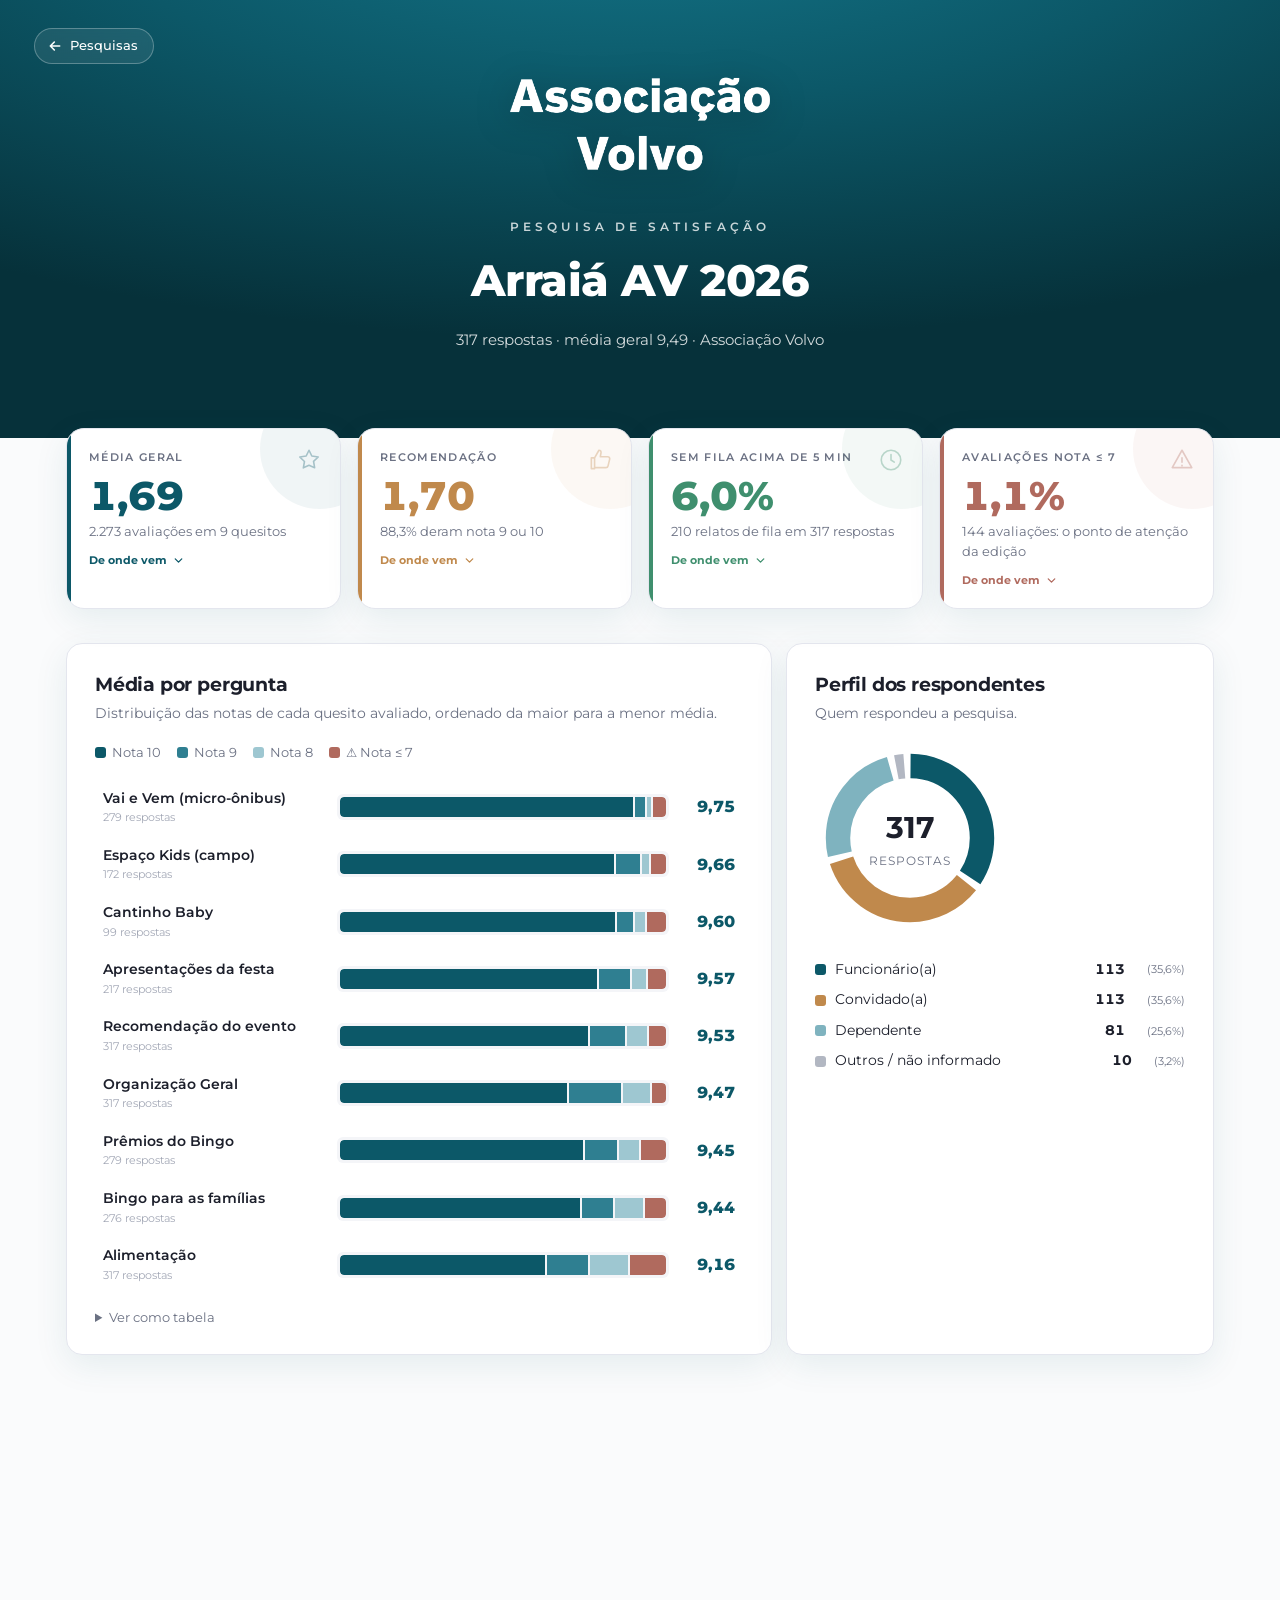
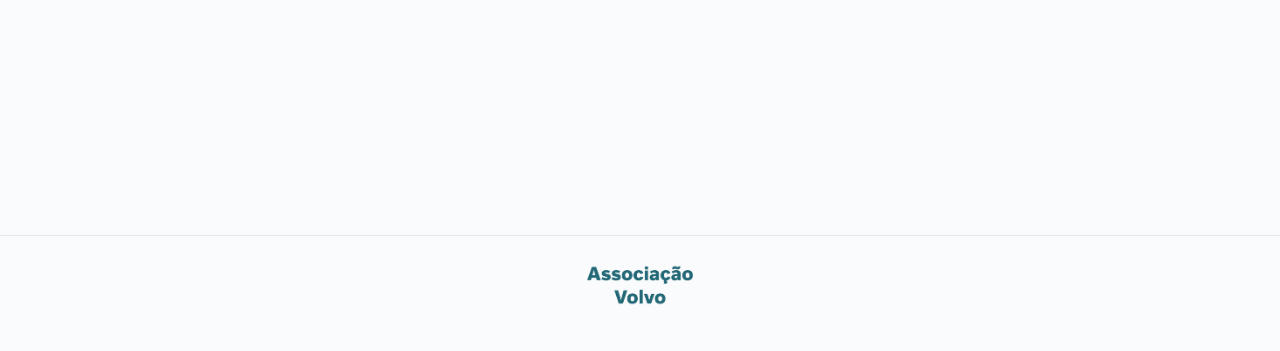
==== eventos/arraia-2026/index.html @ b53aab4d "Adiciona dashboard da pesquisa: Arraia AV 2026 317 respostas, media geral 9,49. Fila foi o ponto cri" ====
<!DOCTYPE html>
<html lang="pt-BR" data-theme="light">
<head>
<meta charset="UTF-8">
<meta name="viewport" content="width=device-width, initial-scale=1.0">
<title>Arraiá AV 2026</title>
<meta name="description" content="Dashboard executivo da pesquisa de satisfação do Arraiá AV 2026 da Associação Volvo.">
<link rel="preconnect" href="https://fonts.googleapis.com">
<link rel="preconnect" href="https://fonts.gstatic.com" crossorigin>
<link href="https://fonts.googleapis.com/css2?family=Montserrat:wght@300;400;500;600;700;800&display=swap" rel="stylesheet">
<link rel="stylesheet" href="../../assets/dashboard.css">
</head>
<body>

<div class="cortina" id="cortina">
  <img src="../../assets/img/logo-branco.png" alt="Associação Volvo">
</div>

<div class="hero">
  <a class="voltar-portal" href="../../" title="Voltar ao portal de pesquisas">
    <svg viewBox="0 0 24 24" stroke-linecap="round" stroke-linejoin="round"><path d="M19 12H5M11 18l-6-6 6-6"/></svg>
    Pesquisas
  </a>
  <div class="wrap">
    <img class="hero-logo" src="../../assets/img/logo-branco.png" alt="Associação Volvo">
    <div class="overline" id="heroOverline">Pesquisa de Satisfação</div>
    <h1 id="heroTitulo">Arraiá AV 2026</h1>
    <p class="sub" id="heroSub"></p>
  </div>
</div>

<main class="wrap">

  <div class="kpis" id="kpis"></div>

  <section>
    <div class="duo">
      <div class="card reveal r1">
        <div class="sec-head">
          <h2>Média por pergunta</h2>
          <p>Distribuição das notas de cada quesito avaliado, ordenado da maior para a menor média.</p>
        </div>
        <div class="legenda">
          <span><i class="chip" style="background:var(--d10)"></i> Nota 10</span>
          <span><i class="chip" style="background:var(--d9)"></i> Nota 9</span>
          <span><i class="chip" style="background:var(--d8)"></i> Nota 8</span>
          <span><i class="chip" style="background:var(--d7)"></i> ⚠ Nota ≤ 7</span>
        </div>
        <div id="perguntas"></div>
        <details class="tabela">
          <summary>Ver como tabela</summary>
          <table id="tabelaPerguntas"></table>
        </details>
      </div>
      <div class="card reveal r2">
        <div class="sec-head">
          <h2>Perfil dos respondentes</h2>
          <p>Quem respondeu a pesquisa.</p>
        </div>
        <div class="donut-flex">
          <div class="donut-box">
            <svg viewBox="0 0 42 42" width="190" height="190" id="donut" role="img" aria-label="Perfil dos respondentes"></svg>
            <div class="donut-centro"><b id="donutTotal"></b><span>respostas</span></div>
          </div>
          <div class="donut-leg" id="donutLeg"></div>
        </div>
      </div>
    </div>
  </section>

  <section>
    <div class="sec-head reveal r1">
      <h2>Prioridades para a próxima edição</h2>
      <p>Os três temas de crítica mais citados nos comentários, com a ação recomendada para cada um.</p>
    </div>
    <div class="prio reveal r2" id="prioridades"></div>
  </section>

  <section>
    <div class="duo">
      <div class="card reveal r1">
        <div class="sec-head">
          <h2>Críticas e sugestões recorrentes</h2>
          <p>Número de comentários que citam cada tema. Clique em um tema para filtrar a caixa de comentários.</p>
        </div>
        <div id="temas"></div>
      </div>
      <div class="card reveal r2">
        <div class="sec-head">
          <h2>Termômetro das notas</h2>
          <p>Leitura executiva da avaliação.</p>
        </div>
        <div id="termometro"></div>
      </div>
    </div>
  </section>

  <section>
    <div class="card reveal r1">
      <div class="sec-head">
        <h2>Todos os comentários</h2>
        <p>Caixa aberta com as respostas de texto da pesquisa, com busca e filtros.</p>
      </div>
      <div class="filtros">
        <input type="search" id="fBusca" placeholder="Buscar nos comentários…" aria-label="Buscar nos comentários">
        <select id="fCampo" aria-label="Filtrar por pergunta"></select>
        <select id="fTema" aria-label="Filtrar por tema"></select>
        <select id="fPerfil" aria-label="Filtrar por perfil"></select>
      </div>
      <div class="contagem" id="fContagem"></div>
      <div class="com-lista" id="comentarios"></div>
      <button class="mais-btn" id="btnMais" type="button">Carregar mais comentários</button>
    </div>
  </section>

</main>

<footer>
  <div class="wrap">
    <img class="footer-logo footer-logo-claro" src="../../assets/img/logo-teal.png" alt="Associação Volvo">
    <img class="footer-logo footer-logo-escuro" src="../../assets/img/logo-branco.png" alt="Associação Volvo">
  </div>
</footer>

<button id="aoTopo" type="button" aria-label="Voltar ao topo" title="Voltar ao topo">
  <svg viewBox="0 0 24 24" stroke-linecap="round" stroke-linejoin="round"><path d="M12 19V5M5 12l7-7 7 7"/></svg>
</button>

<div id="tip" role="tooltip"></div>

<script src="dados.js"></script>
<script src="../../assets/dashboard.js"></script>
</body>
</html>
---- assets/dashboard.css ----
:root {
  color-scheme: light;
  --page: #fafbfc;
  --surface: #ffffff;
  --surface-2: #f4f5f8;
  --ink: #1c1f2b;
  --ink-2: #6b7183;
  --ink-3: #a3a8b6;
  --hairline: #e4e6ee;
  --grid: #edeef3;
  --sombra: 0 10px 34px rgba(12, 88, 104, .09);
  --navy: #0c5868;   /* teal institucional Associação Volvo */
  --navy-2: #157d93;
  --hero-ink: #ffffff;
  /* paleta sóbria, monocromática teal com acentos contidos */
  --s1: #0c5868; /* categórico 1 (teal da marca) */
  --s2: #c0894c; /* categórico 2 (âmbar dessaturado, no lugar do laranja vivo) */
  --s3: #7fb3bf; /* categórico 3 (teal claro) */
  --s-neutro: #b2b7c2;
  --d10: #0c5868; /* distribuição nota 10 */
  --d9:  #2f7f91;
  --d8:  #9ec7d1;
  --d7:  #b06a5e; /* atenção (terracota sóbrio, no lugar do vermelho berrante) */
  --bar: #0c5868;
  --good: #3f8f6e; /* verde-sálvia contido */
}
:root[data-theme="dark"] {
  color-scheme: dark;
  --page: #111214;
  --surface: #1a1b1e;
  --surface-2: #202125;
  --ink: #f4f4f4;
  --ink-2: #c3c2b7;
  --ink-3: #898781;
  --hairline: #33343a;
  --grid: #2c2d31;
  --sombra: 0 10px 34px rgba(0, 0, 0, .35);
  --navy: #083d47;
  --navy-2: #3fa7bd;
  --hero-ink: #ffffff;
  --s1: #2f97ad;
  --s2: #d95926;
  --s3: #8fc4d1;
  --d10: #3fa7bd;
  --d9:  #2f97ad;
  --d8:  #1c6475;
  --d7:  #e66767;
  --bar: #3fa7bd;
  --good: #0ca30c;
}
@media (prefers-color-scheme: dark) {
  :root:not([data-theme="light"]) {
    color-scheme: dark;
    --page: #111214;
    --surface: #1a1b1e;
    --surface-2: #202125;
    --ink: #f4f4f4;
    --ink-2: #c3c2b7;
    --ink-3: #898781;
    --hairline: #33343a;
    --grid: #2c2d31;
    --sombra: 0 10px 34px rgba(0, 0, 0, .35);
    --navy: #083d47;
    --navy-2: #3fa7bd;
    --hero-ink: #ffffff;
    --s1: #2f97ad;
    --s2: #d95926;
    --s3: #8fc4d1;
    --d10: #3fa7bd;
    --d9:  #2f97ad;
    --d8:  #1c6475;
    --d7:  #e66767;
    --bar: #3fa7bd;
    --good: #0ca30c;
  }
}
* { margin: 0; padding: 0; box-sizing: border-box; }
body {
  background: var(--page);
  color: var(--ink);
  font-family: "Montserrat", system-ui, -apple-system, "Segoe UI", sans-serif;
  font-size: 14.5px;
  line-height: 1.6;
}
.wrap { max-width: 1180px; margin: 0 auto; padding: 0 16px; }

/* ---------- cortina de abertura ---------- */
body.cortina-ativa { overflow: hidden; }
.cortina {
  position: fixed; inset: 0; z-index: 9999;
  background: radial-gradient(900px 600px at 50% 40%, #14788c 0%, var(--navy) 50%, #06313a 100%);
  display: flex; align-items: center; justify-content: center;
  clip-path: inset(0 0 0 0);
  transition: clip-path 1.3s cubic-bezier(.76, 0, .24, 1);
}
.cortina.subir { clip-path: inset(0 0 100% 0); }
.cortina.fim { display: none; }
.cortina img {
  width: min(70vw, 560px); height: auto; opacity: 0; transform: scale(1.12);
  animation: cortinaLogo 2.1s cubic-bezier(.4, .05, .2, 1) .2s forwards;
}
@keyframes cortinaLogo {
  0% { opacity: 0; transform: scale(1.14); }
  35% { opacity: 1; }
  100% { opacity: 1; transform: scale(1); }
}

/* ---------- hero ---------- */
.hero {
  position: relative;
  background: radial-gradient(1200px 460px at 50% -120px, #14788c 0%, var(--navy) 48%, #06313a 100%);
  color: var(--hero-ink);
  padding: 72px 0 86px;
  text-align: center;
}
.voltar-portal {
  position: absolute; top: 28px; left: 34px; z-index: 4;
  display: inline-flex; align-items: center; gap: 7px;
  border: 1px solid rgba(255,255,255,.28); background: rgba(255,255,255,.08); color: #fff;
  border-radius: 999px; padding: 7px 15px 7px 12px; font: inherit; font-size: 12.5px; font-weight: 500;
  text-decoration: none; -webkit-backdrop-filter: blur(6px); backdrop-filter: blur(6px);
  transition: background .2s, border-color .2s;
}
.voltar-portal:hover { background: rgba(255,255,255,.18); border-color: rgba(255,255,255,.5); }
.voltar-portal svg { width: 16px; height: 16px; stroke: currentColor; fill: none; stroke-width: 2.4; }
.hero-logo { height: clamp(74px, 11vw, 104px); width: auto; margin-bottom: 34px; filter: drop-shadow(0 6px 18px rgba(0,0,0,.25)); }
.hero .overline { font-size: 12px; font-weight: 600; letter-spacing: .34em; text-transform: uppercase; opacity: .78; margin-bottom: 20px; }
.hero h1 { font-size: clamp(28px, 4.6vw, 44px); font-weight: 800; letter-spacing: -.01em; line-height: 1.12; }
.hero .sub { margin: 22px auto 0; font-size: 15px; font-weight: 400; opacity: .82; max-width: 640px; }

/* ---------- animações ao rolar (entra quando aparece na tela) ---------- */
.reveal { opacity: 0; transform: translateY(30px); transition: opacity 1s cubic-bezier(.22,1,.36,1), transform 1s cubic-bezier(.22,1,.36,1); }
.reveal.visivel { opacity: 1; transform: none; }
.reveal.r2 { transition-delay: .12s; }
.reveal.r3 { transition-delay: .24s; }
.kpi { opacity: 0; transform: translateY(28px); transition: opacity .85s cubic-bezier(.22,1,.36,1), transform .85s cubic-bezier(.22,1,.36,1); }
.kpis.visivel .kpi { opacity: 1; transform: none; transition-delay: calc(.08s + var(--i,0) * .14s); }
/* ---------- seções ---------- */
section { padding: 34px 0 6px; }
.sec-head { margin-bottom: 18px; }
.sec-head h2 { font-size: 19px; font-weight: 700; letter-spacing: -.01em; }
.sec-head p { color: var(--ink-2); font-size: 13.5px; margin-top: 3px; }

.card {
  background: var(--surface);
  border: 1px solid var(--hairline);
  border-radius: 16px;
  padding: 26px 28px;
  box-shadow: var(--sombra);
}

/* ---------- KPIs ---------- */
.kpis { display: grid; grid-template-columns: repeat(auto-fit, minmax(205px, 1fr)); gap: 16px; margin-top: -10px; position: relative; z-index: 5; }
.kpi {
  --acc: var(--navy);
  background: var(--surface); border: 1px solid var(--hairline); border-radius: 18px;
  padding: 20px 22px 18px; box-shadow: var(--sombra); position: relative; overflow: hidden;
}
.kpi::before { content: ""; position: absolute; left: 0; top: 0; bottom: 0; width: 4px; background: var(--acc); }
.kpi::after { content: ""; position: absolute; right: -40px; top: -40px; width: 120px; height: 120px; border-radius: 50%;
  background: var(--acc); opacity: .06; }
.kpi .rotulo { font-size: 11px; font-weight: 600; letter-spacing: .12em; text-transform: uppercase; color: var(--ink-2); }
.kpi .valor { font-size: 40px; font-weight: 800; line-height: 1.12; margin-top: 8px; color: var(--acc); font-variant-numeric: tabular-nums; }
.kpi .apoio { font-size: 12.5px; color: var(--ink-2); margin-top: 3px; position: relative; }
.kpi .ico { position: absolute; top: 18px; right: 18px; width: 26px; height: 26px; opacity: .32; color: var(--acc); }
.kpi .ico svg { width: 100%; height: 100%; stroke: currentColor; fill: none; stroke-width: 1.5; }
.kpi.k-atencao .valor { color: var(--d7); }
.kpi.k-atencao { --acc: var(--d7); }
.kpi { cursor: pointer; transition: box-shadow .2s, transform .2s; }
.kpi:hover { box-shadow: 0 14px 40px rgba(12,88,104,.14); transform: translateY(-3px); }
.kpi .ver-kpi { font-size: 11px; font-weight: 700; color: var(--acc); margin-top: 10px; display: flex; align-items: center; gap: 5px; position: relative; }
.kpi .ver-kpi svg { width: 13px; height: 13px; stroke: currentColor; fill: none; stroke-width: 2.4; transition: transform .25s; }
.kpi.aberto .ver-kpi svg { transform: rotate(180deg); }

/* ---------- grid de 2 colunas ---------- */
.duo { display: grid; grid-template-columns: 1.65fr 1fr; gap: 14px; }
@media (max-width: 900px) { .duo { grid-template-columns: 1fr; } }

/* ---------- distribuição por pergunta ---------- */
.legenda { display: flex; flex-wrap: wrap; gap: 16px; font-size: 12.5px; color: var(--ink-2); margin-bottom: 16px; }
.legenda span { display: inline-flex; align-items: center; gap: 6px; }
.chip { width: 11px; height: 11px; border-radius: 3px; display: inline-block; }
.qrow { display: grid; grid-template-columns: 220px 1fr 52px; gap: 14px; align-items: center; padding: 9px 8px; border-radius: 10px; transition: background .18s; }
.qrow:hover { background: var(--surface-2); }
@media (max-width: 680px) { .qrow { grid-template-columns: 1fr 52px; } .qrow .qbar-wrap { grid-column: 1 / -1; } }
.qrow .qlabel { font-size: 13.5px; font-weight: 600; color: var(--ink); text-align: left; }
.qrow .qlabel small { display: block; color: var(--ink-3); font-size: 11px; font-weight: 400; }
.qbar-wrap { background: var(--surface-2); border-radius: 6px; padding: 3px; }
.qbar { display: flex; height: 20px; border-radius: 4px; overflow: hidden; gap: 2px; background: transparent;
  transform: scaleX(0); transform-origin: left; transition: transform 1.3s cubic-bezier(.22,1,.36,1); }
.reveal.visivel .qbar { transform: scaleX(1); }
.seg { height: 100%; min-width: 2px; cursor: default; transition: filter .15s; }
.seg:hover { filter: brightness(1.12); }
.seg.s10 { background: var(--d10); border-radius: 4px 0 0 4px; }
.seg.s9 { background: var(--d9); }
.seg.s8 { background: var(--d8); }
.seg.s7 { background: var(--d7); border-radius: 0 4px 4px 0; }
.qmedia { font-size: 16px; font-weight: 800; text-align: right; font-variant-numeric: tabular-nums; color: var(--navy); }

/* ---------- donut ---------- */
.donut-flex { display: flex; align-items: center; gap: 26px; flex-wrap: wrap; }
.donut-box { position: relative; width: 190px; height: 190px; flex: 0 0 auto; }
.donut-centro { position: absolute; inset: 0; display: flex; flex-direction: column; align-items: center; justify-content: center; }
.donut-centro b { font-size: 30px; font-weight: 700; }
.donut-centro span { font-size: 11.5px; color: var(--ink-2); letter-spacing: .08em; text-transform: uppercase; }
.donut-leg { flex: 1; min-width: 190px; display: flex; flex-direction: column; gap: 9px; }
.donut-leg .item { display: flex; align-items: center; gap: 9px; font-size: 13.5px; }
.donut-leg .item b { margin-left: auto; font-variant-numeric: tabular-nums; }
.donut-leg .item small { color: var(--ink-2); }

/* ---------- temas (acordeão) ---------- */
.tema-item { border-bottom: 1px solid var(--grid); }
.tema-item:last-child { border-bottom: none; }
.tema-row { display: grid; grid-template-columns: 230px 1fr 30px 18px; gap: 12px; align-items: center; padding: 10px 6px; cursor: pointer; border-radius: 8px; transition: background .15s; }
.tema-row:hover { background: var(--surface-2); }
.tema-item.aberto .tema-row { background: var(--surface-2); }
@media (max-width: 680px) { .tema-row { grid-template-columns: 1fr 30px 18px; } .tema-row .tbar-out { grid-column: 1 / -1; } }
.tema-row .tlabel { font-size: 13.5px; font-weight: 600; }
.tbar-out { height: 16px; background: var(--surface-2); border-radius: 999px; overflow: hidden; }
.tema-item.aberto .tbar-out, .tema-row:hover .tbar-out { background: color-mix(in srgb, var(--navy) 10%, var(--surface)); }
.tbar { height: 100%; background: var(--bar); border-radius: 999px; min-width: 4px; transform: scaleX(0); transform-origin: left; transition: transform 1.1s cubic-bezier(.22,1,.36,1); }
.reveal.visivel .tbar { transform: scaleX(1); }
.tema-row .tn { font-weight: 800; font-size: 13.5px; text-align: right; font-variant-numeric: tabular-nums; color: var(--navy); }
.tema-row .seta { width: 16px; height: 16px; color: var(--ink-3); transition: transform .25s; justify-self: center; }
.tema-item.aberto .tema-row .seta { transform: rotate(180deg); color: var(--navy-2); }
.tema-painel { display: none; }
.tema-item.aberto .tema-painel { display: block; animation: abrePainel .35s cubic-bezier(.22,1,.36,1); }
.tema-painel-in { padding: 4px 6px 14px; }
.tema-painel-in .resumo { font-size: 12px; color: var(--ink-2); margin-bottom: 10px; }
.tema-painel-in .resumo a { color: var(--navy-2); font-weight: 600; cursor: pointer; text-decoration: none; }
.tema-painel-in .resumo a:hover { text-decoration: underline; }
.tema-coment { max-height: 300px; overflow-y: auto; display: flex; flex-direction: column; gap: 7px; padding-right: 4px; }
.tema-coment::-webkit-scrollbar { width: 6px; }
.tema-coment::-webkit-scrollbar-thumb { background: var(--navy-2); border-radius: 999px; }
.tema-coment .tc { font-size: 13px; color: var(--ink); background: var(--surface); border: 1px solid var(--hairline); border-left: 3px solid var(--navy-2); border-radius: 8px; padding: 9px 12px; line-height: 1.45; }
.tema-coment .tc span { display: block; margin-top: 4px; font-size: 10.5px; color: var(--ink-3); text-transform: uppercase; letter-spacing: .04em; }

/* ---------- prioridades (executivo) ---------- */
.prio { display: grid; grid-template-columns: repeat(auto-fit, minmax(255px, 1fr)); gap: 16px; }
.prio .pcard {
  background: var(--surface); border: 1px solid var(--hairline); border-radius: 18px; box-shadow: var(--sombra);
  padding: 22px 22px 20px; position: relative; display: flex; flex-direction: column;
}
.prio .pcard .rank {
  width: 44px; height: 44px; border-radius: 12px; display: flex; align-items: center; justify-content: center;
  font-size: 20px; font-weight: 800; color: #fff; margin-bottom: 16px;
  background: linear-gradient(145deg, var(--navy-2), var(--navy));
}
.prio .pcard.p2 .rank { background: linear-gradient(145deg, #2f8294, #0c5868); }
.prio .pcard.p3 .rank { background: linear-gradient(145deg, #5ba0b0, #2f7f91); }
.prio .pcard .tema { font-size: 16px; font-weight: 800; letter-spacing: -.01em; line-height: 1.25; }
.prio .pcard .mencoes { font-size: 11.5px; font-weight: 600; letter-spacing: .06em; text-transform: uppercase; color: var(--ink-3); margin-top: 3px; }
.prio .pcard .acao-rot { font-size: 10.5px; font-weight: 700; letter-spacing: .12em; text-transform: uppercase; color: var(--navy-2); margin: 15px 0 5px; }
.prio .pcard .acao { font-size: 13.5px; color: var(--ink); line-height: 1.5; font-weight: 500; }
.prio .pcard .cita { margin-top: auto; padding-top: 14px; font-size: 12px; color: var(--ink-2); line-height: 1.5; border-top: 1px solid var(--hairline); margin-top: 16px; }
.prio .pcard .cita::before { content: "\201C"; color: var(--navy-2); font-weight: 800; }

/* ---------- termômetro (limpo) ---------- */
.termo-item { display: flex; flex-wrap: wrap; align-items: center; gap: 14px; padding: 14px 0; border-bottom: 1px solid var(--grid); }
.termo-item:last-child { border-bottom: none; padding-bottom: 0; }
.termo-item:first-child { padding-top: 0; }
.termo-ico { width: 42px; height: 42px; border-radius: 12px; flex: 0 0 auto; display: flex; align-items: center; justify-content: center; }
.termo-ico svg { width: 21px; height: 21px; stroke-width: 2; fill: none; }
.termo-ico.bom { background: color-mix(in srgb, var(--good) 14%, var(--surface)); color: var(--good); }
.termo-ico.baixo { background: color-mix(in srgb, var(--d7) 14%, var(--surface)); color: var(--d7); }
.termo-ico.coment { background: color-mix(in srgb, var(--navy-2) 14%, var(--surface)); color: var(--navy-2); }
.termo-txt { min-width: 0; }
.termo-txt .rot { font-size: 10.5px; font-weight: 700; letter-spacing: .1em; text-transform: uppercase; color: var(--ink-3); }
.termo-txt .nome { font-size: 15px; font-weight: 700; color: var(--ink); line-height: 1.25; margin-top: 2px; }
.termo-txt .det { font-size: 12.5px; color: var(--ink-2); margin-top: 1px; }
.termo-val { margin-left: auto; font-size: 22px; font-weight: 800; color: var(--navy); font-variant-numeric: tabular-nums; flex: 0 0 auto; }

/* prioridade e termômetro clicáveis (abrem painel com a origem dos dados) */
.prio .pcard { cursor: pointer; transition: box-shadow .2s, transform .2s; }
.prio .pcard:hover { box-shadow: 0 14px 40px rgba(12,88,104,.14); transform: translateY(-3px); }
.prio .pcard .ver { margin-top: 14px; font-size: 11.5px; font-weight: 700; color: var(--navy-2); display: flex; align-items: center; gap: 5px; }
.prio .pcard .ver svg { width: 14px; height: 14px; transition: transform .25s; }
.prio .pcard.aberto .ver svg { transform: rotate(180deg); }
.termo-item { cursor: pointer; border-radius: 10px; transition: background .15s; padding-left: 8px; padding-right: 8px; margin: 0 -8px; }
.termo-item:hover { background: var(--surface-2); }
.termo-item .termo-seta { width: 16px; height: 16px; color: var(--ink-3); flex: 0 0 auto; transition: transform .25s; margin-left: 6px; }
.termo-item.aberto .termo-seta { transform: rotate(180deg); color: var(--navy-2); }
.painel-origem { display: none; }
.painel-origem.escancara { display: block; animation: abrePainel .35s cubic-bezier(.22,1,.36,1); }
@keyframes abrePainel { from { opacity: 0; transform: translateY(-8px); } to { opacity: 1; transform: none; } }
.painel-origem-in { padding: 12px 14px; margin-top: 12px; background: var(--surface-2); border-radius: 12px; border: 1px solid var(--hairline); }
.painel-origem-in .po-tit { font-size: 10.5px; font-weight: 700; letter-spacing: .1em; text-transform: uppercase; color: var(--navy-2); margin-bottom: 9px; }
.po-lista { display: flex; flex-direction: column; gap: 6px; max-height: 240px; overflow-y: auto; padding-right: 4px; }
.po-lista::-webkit-scrollbar { width: 6px; }
.po-lista::-webkit-scrollbar-thumb { background: var(--navy-2); border-radius: 999px; }
.po-lista .po-linha { display: flex; justify-content: space-between; gap: 10px; font-size: 12.5px; padding: 5px 0; border-bottom: 1px solid var(--grid); }
.po-lista .po-linha:last-child { border-bottom: none; }
.po-lista .po-linha b { font-variant-numeric: tabular-nums; color: var(--navy); white-space: nowrap; }
.po-lista .po-c { font-size: 12.5px; color: var(--ink); background: var(--surface); border: 1px solid var(--hairline); border-left: 3px solid var(--navy-2); border-radius: 7px; padding: 7px 10px; line-height: 1.4; }
.po-lista .po-c em { display: block; margin-top: 3px; font-size: 10px; color: var(--ink-3); text-transform: uppercase; font-style: normal; letter-spacing: .04em; }

/* ---------- botão voltar ao topo ---------- */
#aoTopo {
  position: fixed; right: 22px; bottom: 22px; z-index: 50;
  width: 46px; height: 46px; border-radius: 50%; border: none; cursor: pointer;
  background: var(--navy); color: #fff; box-shadow: 0 8px 24px rgba(12,88,104,.35);
  display: flex; align-items: center; justify-content: center;
  opacity: 0; transform: translateY(14px); pointer-events: none;
  transition: opacity .3s, transform .3s, background .2s;
}
#aoTopo.mostra { opacity: 1; transform: none; pointer-events: auto; }
#aoTopo:hover { background: var(--navy-2); }
#aoTopo svg { width: 22px; height: 22px; stroke: currentColor; fill: none; stroke-width: 2.4; }

/* ---------- comentários ---------- */
.filtros { display: flex; flex-wrap: wrap; gap: 10px; margin-bottom: 16px; }
.filtros input, .filtros select {
  font: inherit; font-size: 13.5px; color: var(--ink);
  background: var(--surface); border: 1px solid var(--hairline); border-radius: 10px; padding: 9px 13px;
}
.filtros input:focus, .filtros select:focus { outline: none; border-color: var(--navy-2); box-shadow: 0 0 0 3px color-mix(in srgb, var(--navy-2) 16%, transparent); }
.filtros input { flex: 1; min-width: 200px; }
.contagem { font-size: 12.5px; color: var(--ink-2); margin-bottom: 10px; }
.com-lista { max-height: 580px; overflow-y: auto; display: flex; flex-direction: column; gap: 9px; padding-right: 6px; }
.com-lista::-webkit-scrollbar { width: 8px; }
.com-lista::-webkit-scrollbar-thumb { background: var(--navy-2); border-radius: 999px; opacity: .6; }
.com-lista::-webkit-scrollbar-track { background: var(--surface-2); border-radius: 999px; }
.com-item { border: 1px solid var(--hairline); border-left: 3px solid var(--navy-2); border-radius: 10px; padding: 13px 16px; background: var(--surface); box-shadow: 0 1px 3px rgba(12,88,104,.05); transition: box-shadow .18s, transform .18s; }
.com-item:hover { box-shadow: 0 6px 18px rgba(12,88,104,.1); transform: translateX(2px); }
.com-item .texto { font-size: 14px; color: var(--ink); line-height: 1.5; }
.com-item .meta { display: flex; flex-wrap: wrap; gap: 6px; margin-top: 9px; }
.tagz { font-size: 10.5px; font-weight: 600; letter-spacing: .04em; color: var(--navy); background: color-mix(in srgb, var(--navy-2) 12%, var(--surface)); border: 1px solid color-mix(in srgb, var(--navy-2) 25%, transparent); border-radius: 999px; padding: 3px 10px; }
.tagz.tt { color: #fff; background: var(--navy-2); border-color: var(--navy-2); }
.mais-btn { margin-top: 14px; width: 100%; border: none; background: var(--navy); color: #fff; font: inherit; font-size: 13.5px; font-weight: 600; padding: 12px; border-radius: 10px; cursor: pointer; transition: background .2s; }
.mais-btn:hover { background: var(--navy-2); }

/* ---------- tabela acessível ---------- */
details.tabela { margin-top: 14px; }
details.tabela summary { cursor: pointer; font-size: 13px; color: var(--ink-2); }
details.tabela table { width: 100%; border-collapse: collapse; margin-top: 10px; font-size: 13px; }
details.tabela th, details.tabela td { text-align: left; padding: 6px 8px; border-bottom: 1px solid var(--grid); }
details.tabela td.num, details.tabela th.num { text-align: right; font-variant-numeric: tabular-nums; }

/* ---------- tooltip ---------- */
#tip {
  position: fixed; z-index: 99; pointer-events: none; display: none;
  background: var(--ink); color: var(--page);
  font-size: 12.5px; padding: 6px 10px; border-radius: 6px; max-width: 260px;
}

footer { margin-top: 48px; border-top: 1px solid var(--hairline); padding: 28px 0 38px; text-align: center; }
.footer-logo { height: 42px; width: auto; opacity: .9; }
.footer-logo-escuro { display: none; }
:root[data-theme="dark"] .footer-logo-claro { display: none; }
:root[data-theme="dark"] .footer-logo-escuro { display: inline-block; }
@media (prefers-color-scheme: dark) {
  :root:not([data-theme="light"]) .footer-logo-claro { display: none; }
  :root:not([data-theme="light"]) .footer-logo-escuro { display: inline-block; }
}
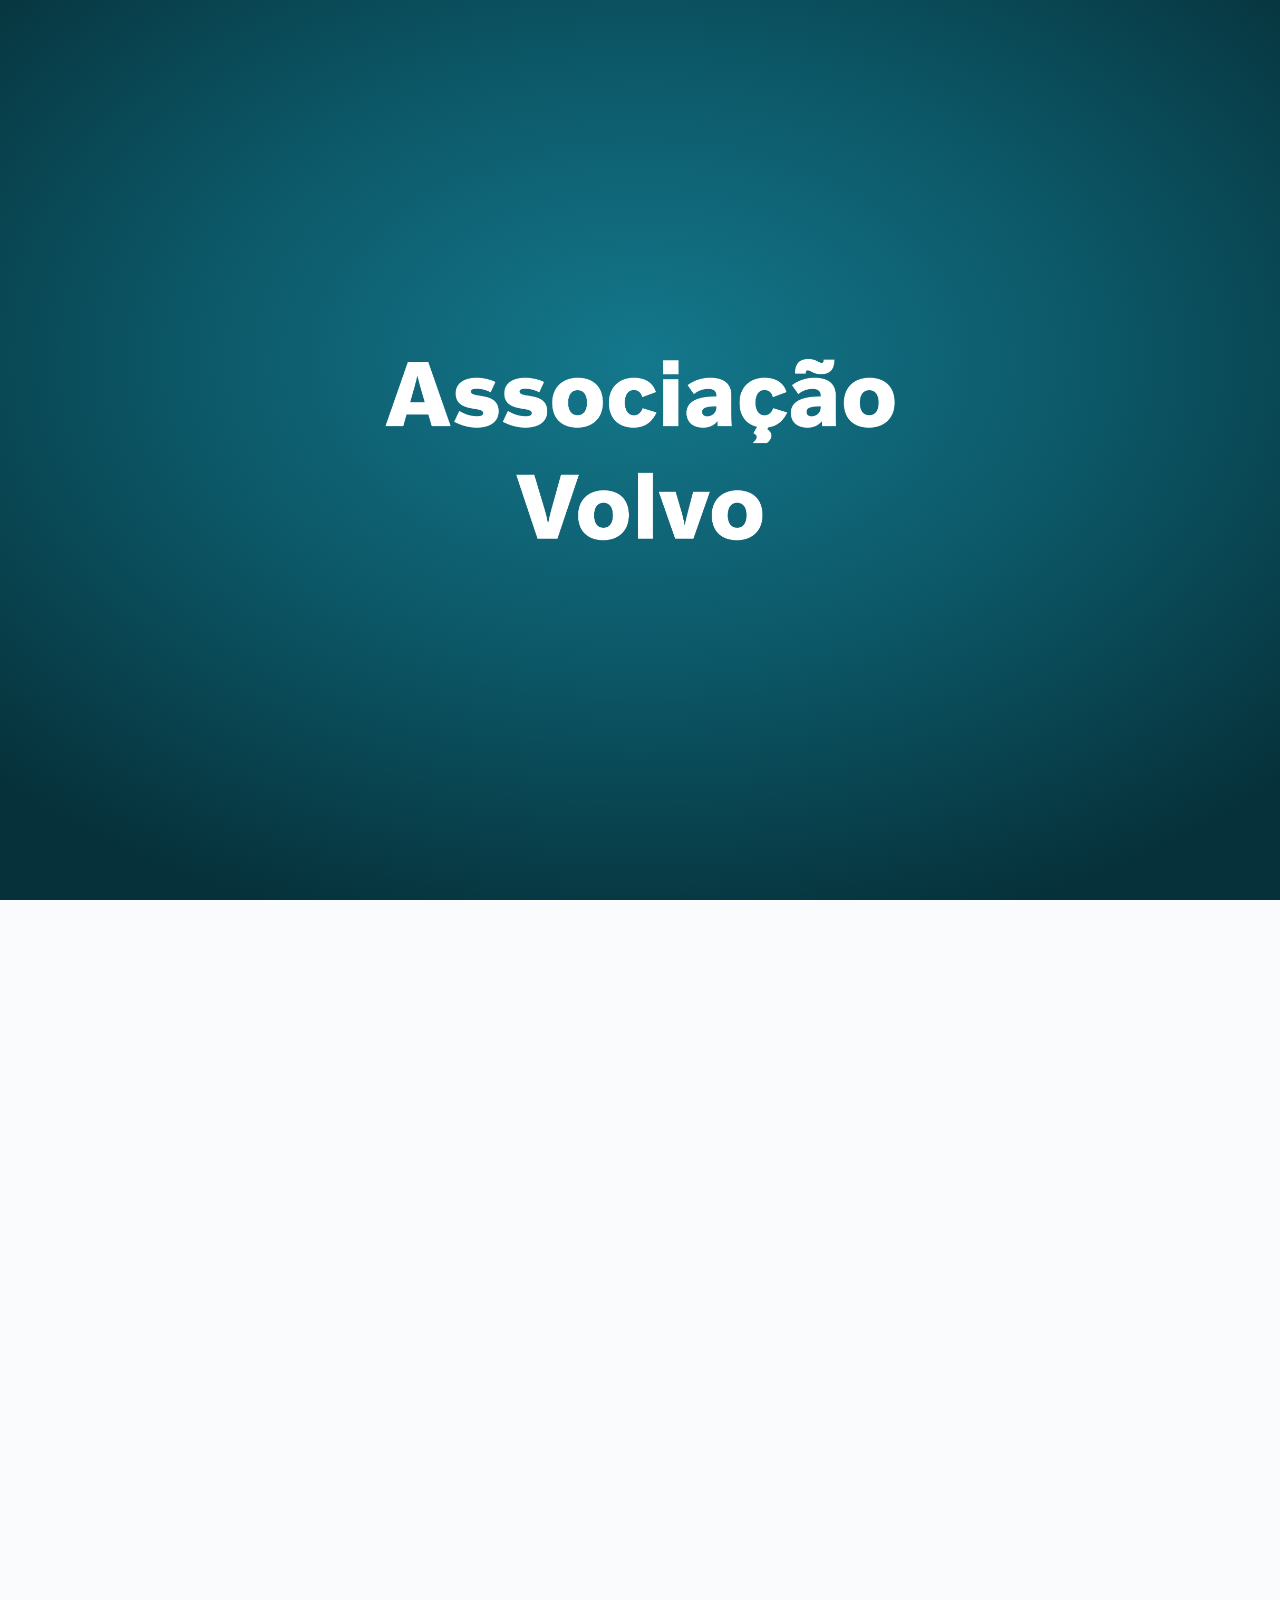
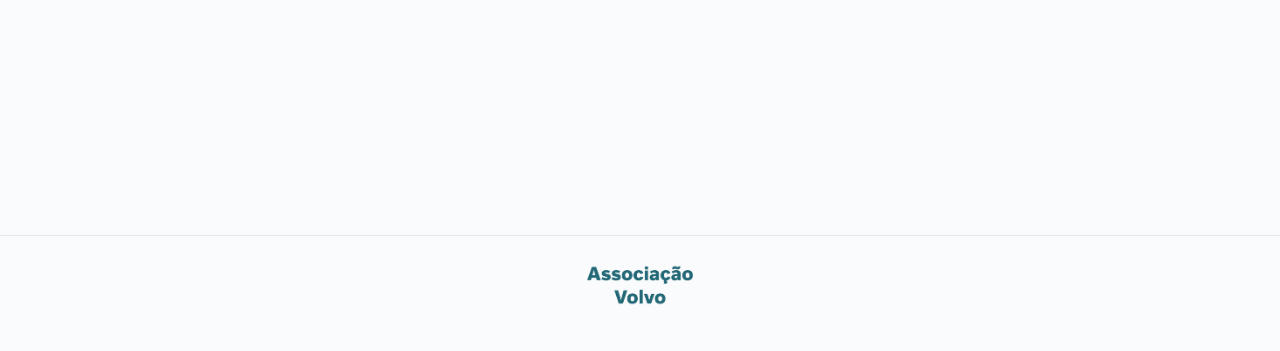
==== commit 8b03c298: "Adiciona Colonia de Ferias Verao 2026 + KPI flexivel e cache-busting - Dashboard da Colonia (132 res" ====
--- a/eventos/arraia-2026/index.html
+++ b/eventos/arraia-2026/index.html
@@ -8,7 +8,7 @@
 <link rel="preconnect" href="https://fonts.googleapis.com">
 <link rel="preconnect" href="https://fonts.gstatic.com" crossorigin>
 <link href="https://fonts.googleapis.com/css2?family=Montserrat:wght@300;400;500;600;700;800&display=swap" rel="stylesheet">
-<link rel="stylesheet" href="../../assets/dashboard.css">
+<link rel="stylesheet" href="../../assets/dashboard.css?v=2">
 </head>
 <body>
 
@@ -129,6 +129,6 @@
 <div id="tip" role="tooltip"></div>
 
 <script src="dados.js"></script>
-<script src="../../assets/dashboard.js"></script>
+<script src="../../assets/dashboard.js?v=2"></script>
 </body>
 </html>
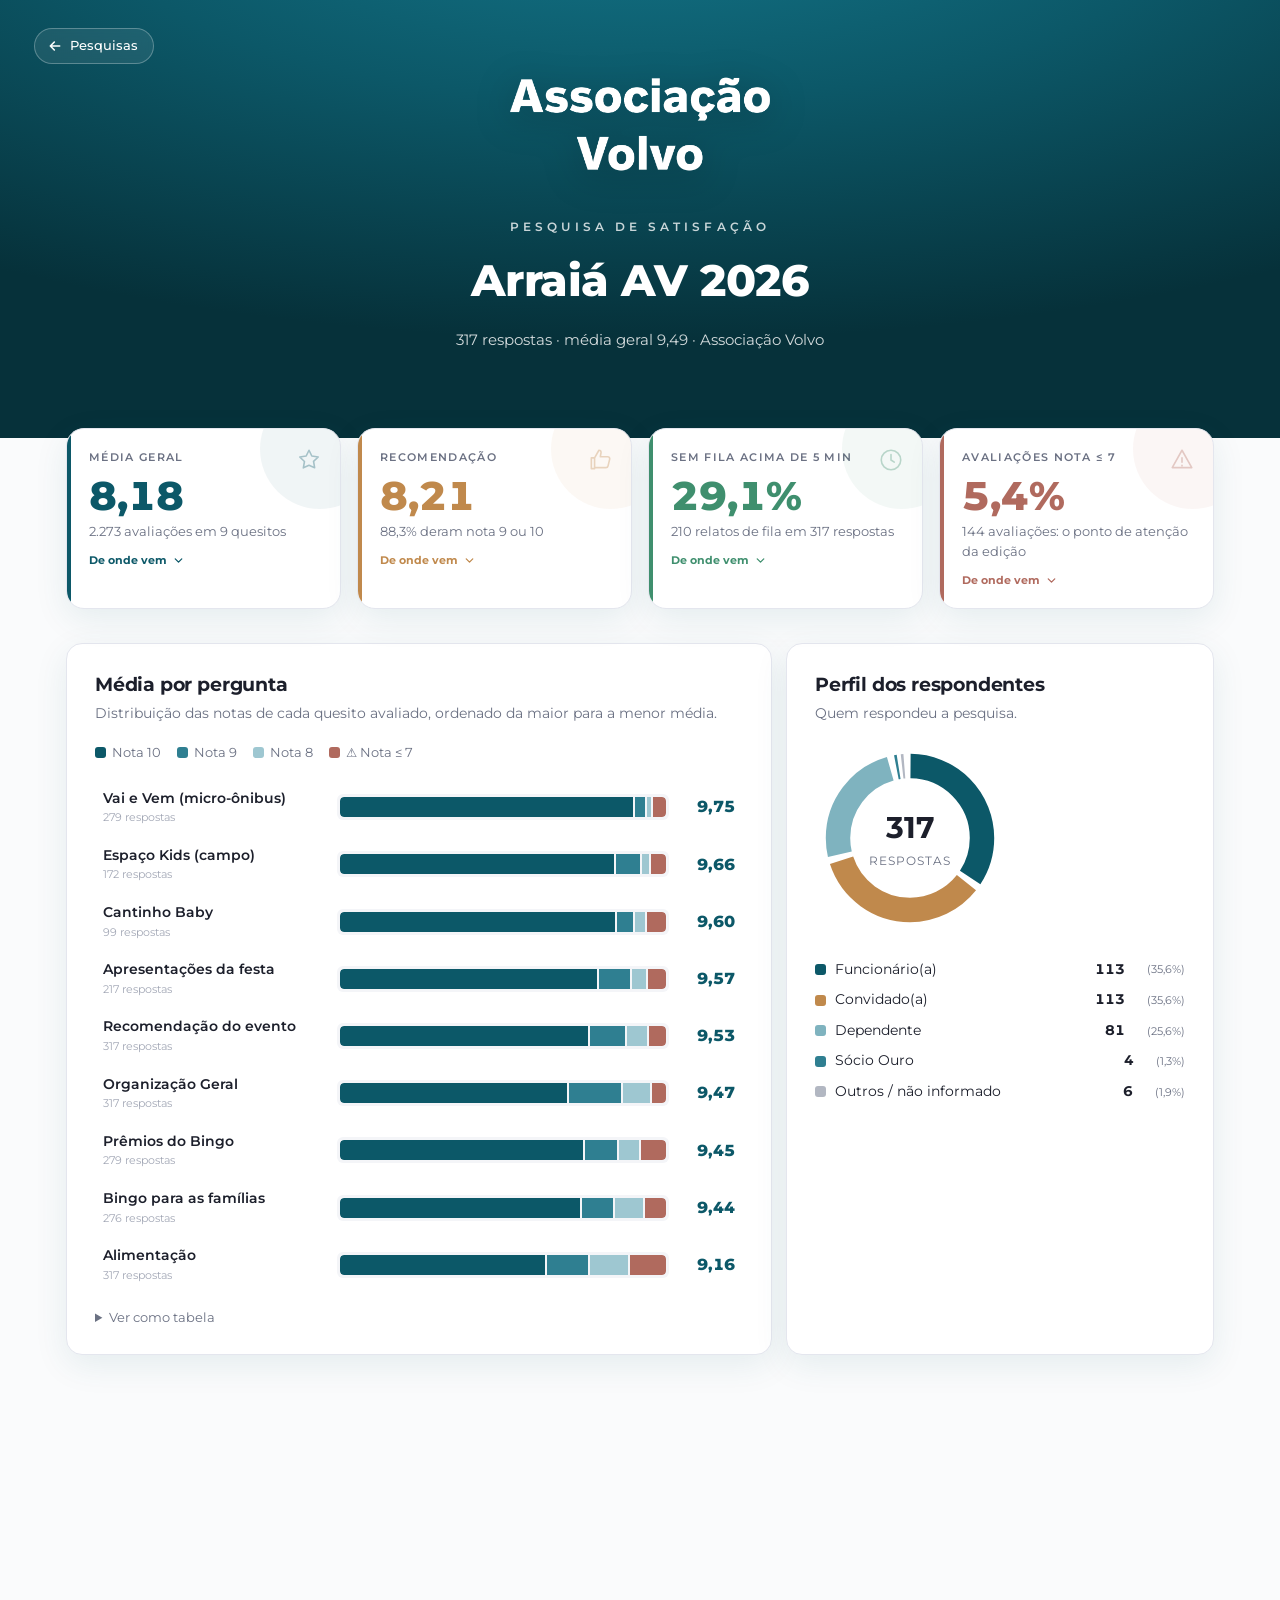
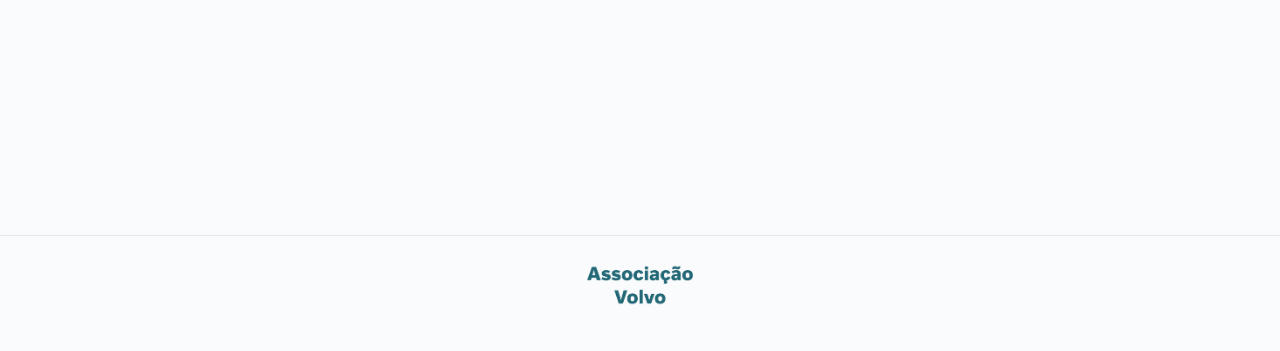
==== commit 9ffdab63: "Icones tematicos por evento (bandeira/sol/floco) + meta anti-cache - Arraia -> bandeirinha junina; C" ====
--- a/eventos/arraia-2026/index.html
+++ b/eventos/arraia-2026/index.html
@@ -2,13 +2,14 @@
 <html lang="pt-BR" data-theme="light">
 <head>
 <meta charset="UTF-8">
+<meta http-equiv="Cache-Control" content="no-cache, must-revalidate">
 <meta name="viewport" content="width=device-width, initial-scale=1.0">
 <title>Arraiá AV 2026</title>
 <meta name="description" content="Dashboard executivo da pesquisa de satisfação do Arraiá AV 2026 da Associação Volvo.">
 <link rel="preconnect" href="https://fonts.googleapis.com">
 <link rel="preconnect" href="https://fonts.gstatic.com" crossorigin>
 <link href="https://fonts.googleapis.com/css2?family=Montserrat:wght@300;400;500;600;700;800&display=swap" rel="stylesheet">
-<link rel="stylesheet" href="../../assets/dashboard.css?v=2">
+<link rel="stylesheet" href="../../assets/dashboard.css?v=4">
 </head>
 <body>
 
@@ -129,6 +130,6 @@
 <div id="tip" role="tooltip"></div>
 
 <script src="dados.js"></script>
-<script src="../../assets/dashboard.js?v=2"></script>
+<script src="../../assets/dashboard.js?v=4"></script>
 </body>
 </html>
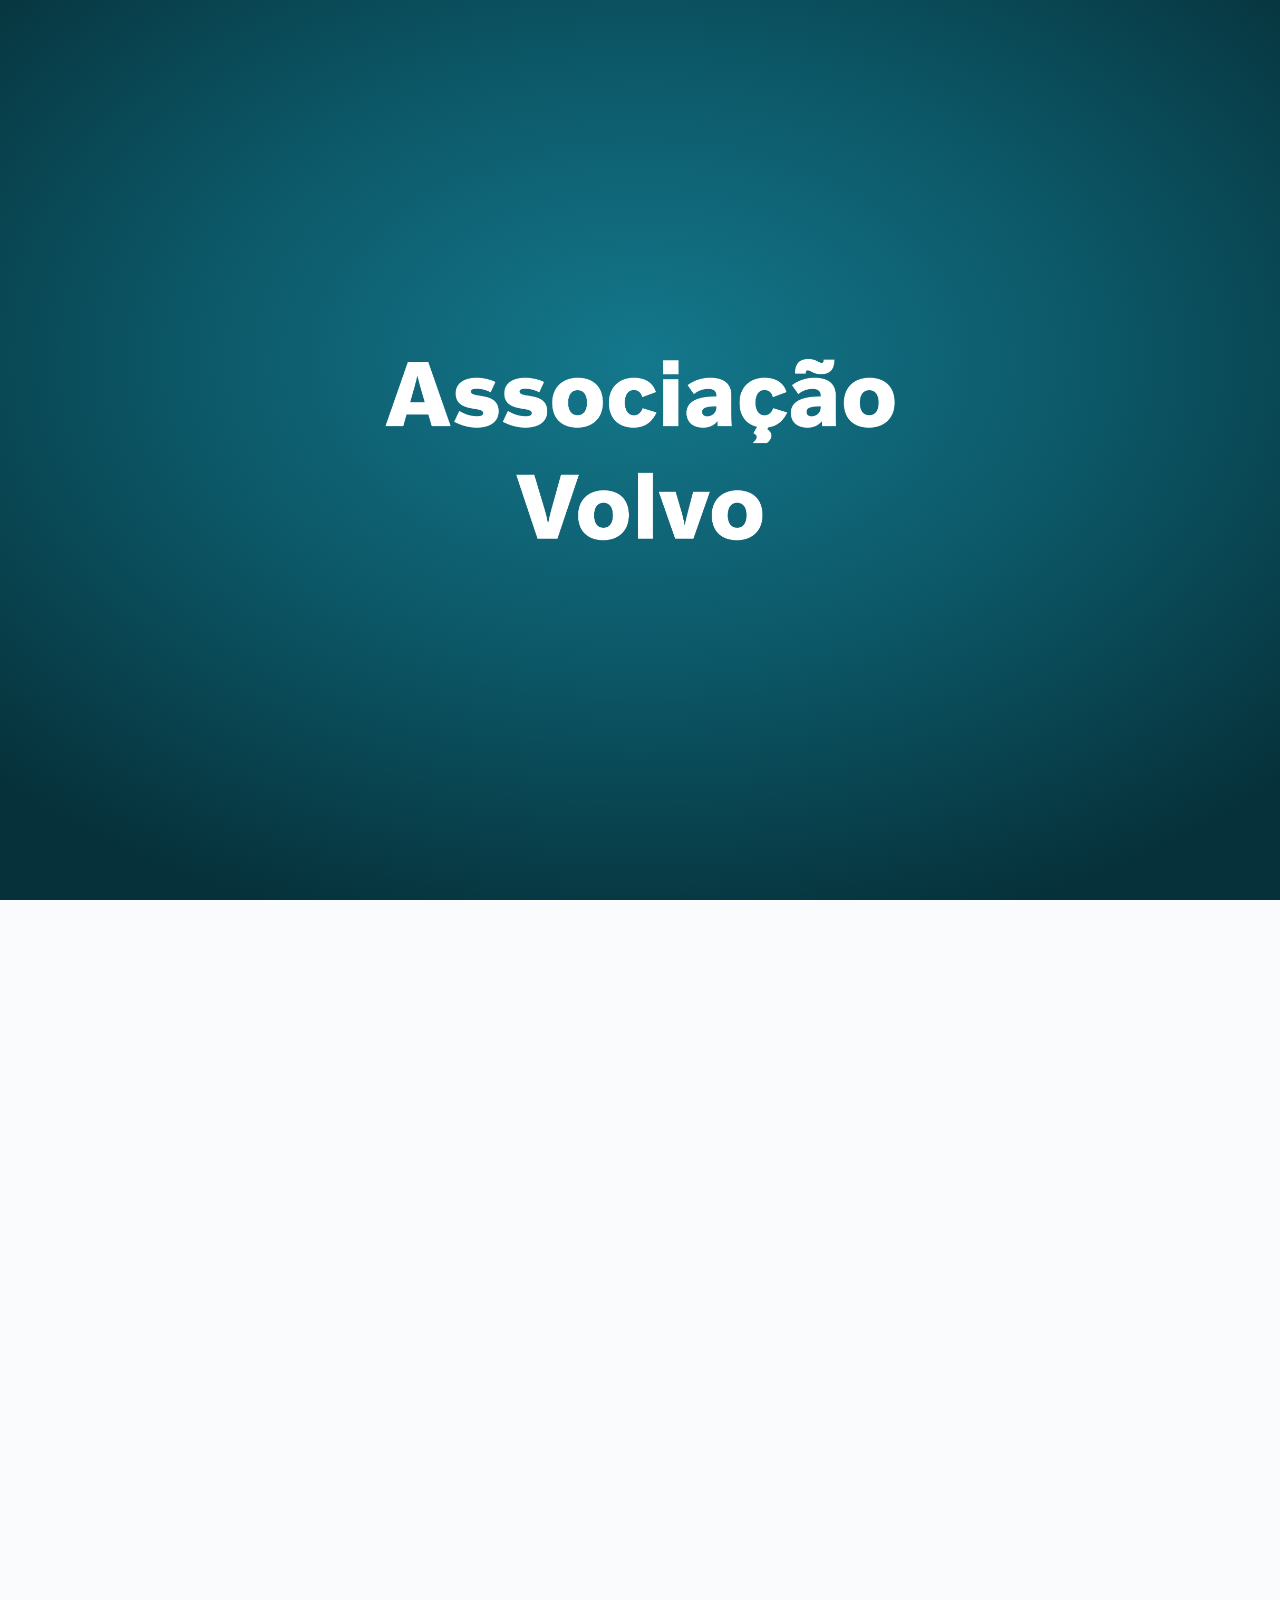
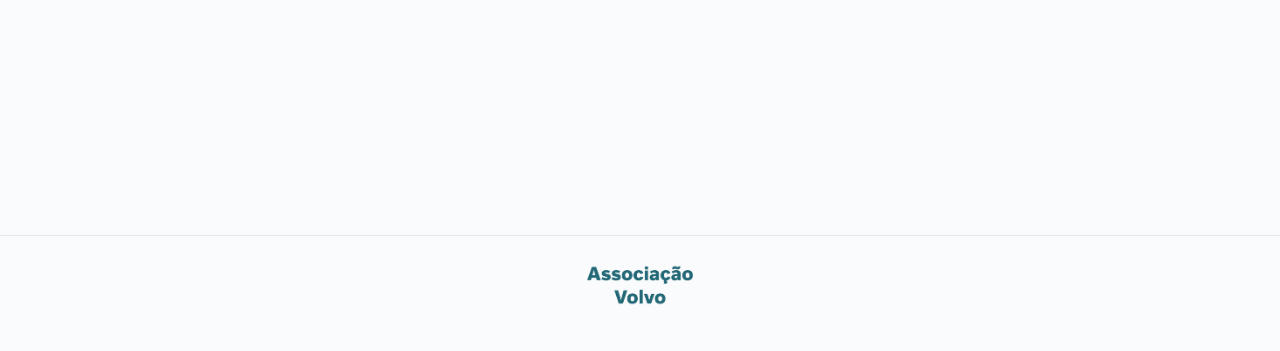
==== commit 91efe3da: "Refaz icones: bandeira junina legivel + crianca nas colonias (sol/floco) Arraia = varal de bandeirin" ====
--- a/eventos/arraia-2026/index.html
+++ b/eventos/arraia-2026/index.html
@@ -9,7 +9,7 @@
 <link rel="preconnect" href="https://fonts.googleapis.com">
 <link rel="preconnect" href="https://fonts.gstatic.com" crossorigin>
 <link href="https://fonts.googleapis.com/css2?family=Montserrat:wght@300;400;500;600;700;800&display=swap" rel="stylesheet">
-<link rel="stylesheet" href="../../assets/dashboard.css?v=4">
+<link rel="stylesheet" href="../../assets/dashboard.css?v=7">
 </head>
 <body>
 
@@ -130,6 +130,6 @@
 <div id="tip" role="tooltip"></div>
 
 <script src="dados.js"></script>
-<script src="../../assets/dashboard.js?v=4"></script>
+<script src="../../assets/dashboard.js?v=7"></script>
 </body>
 </html>
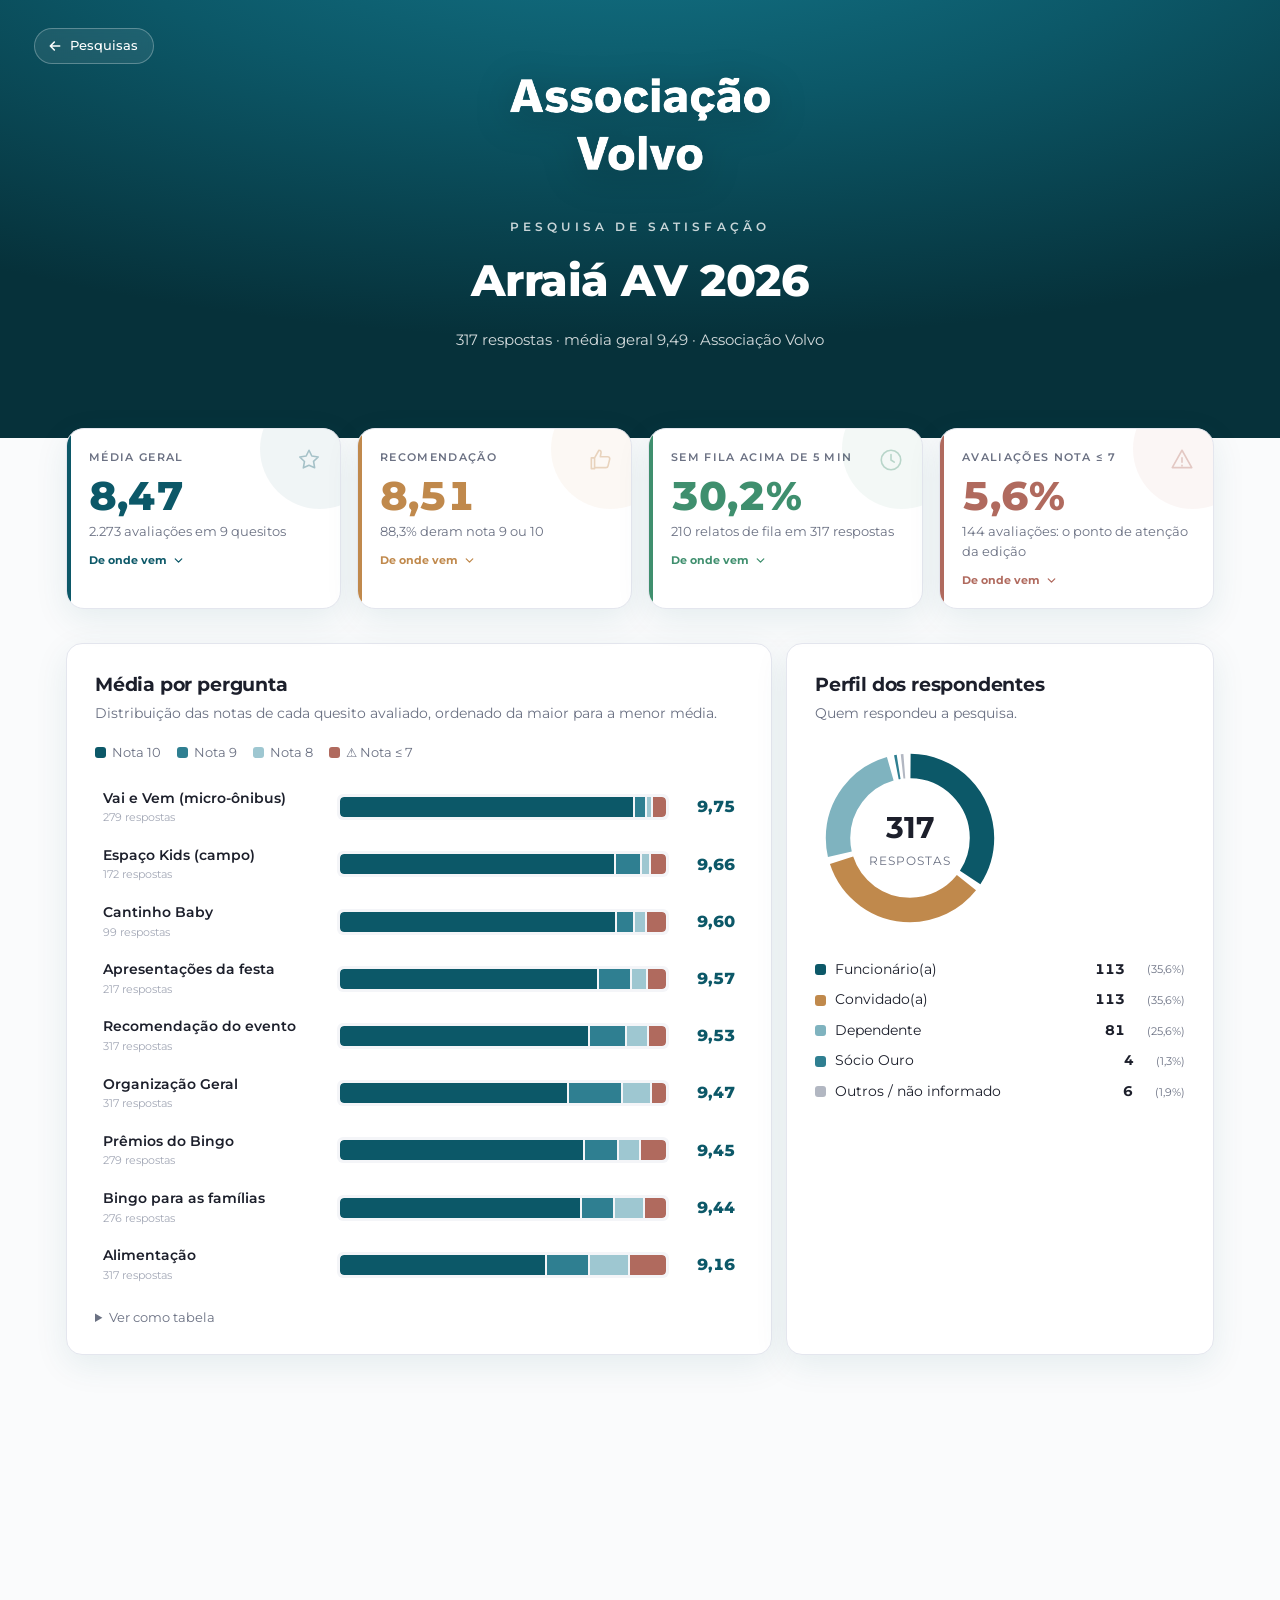
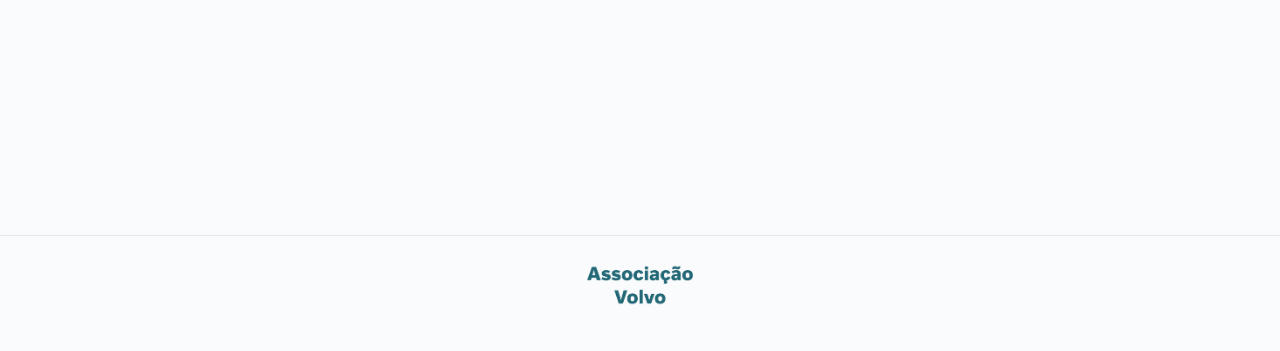
==== commit 3f72231c: "Troca icones feitos a mao por icones da biblioteca Lucide (profissionais) Festa das Criancas = party" ====
--- a/eventos/arraia-2026/index.html
+++ b/eventos/arraia-2026/index.html
@@ -9,7 +9,7 @@
 <link rel="preconnect" href="https://fonts.googleapis.com">
 <link rel="preconnect" href="https://fonts.gstatic.com" crossorigin>
 <link href="https://fonts.googleapis.com/css2?family=Montserrat:wght@300;400;500;600;700;800&display=swap" rel="stylesheet">
-<link rel="stylesheet" href="../../assets/dashboard.css?v=7">
+<link rel="stylesheet" href="../../assets/dashboard.css?v=8">
 </head>
 <body>
 
@@ -130,6 +130,6 @@
 <div id="tip" role="tooltip"></div>
 
 <script src="dados.js"></script>
-<script src="../../assets/dashboard.js?v=7"></script>
+<script src="../../assets/dashboard.js?v=8"></script>
 </body>
 </html>
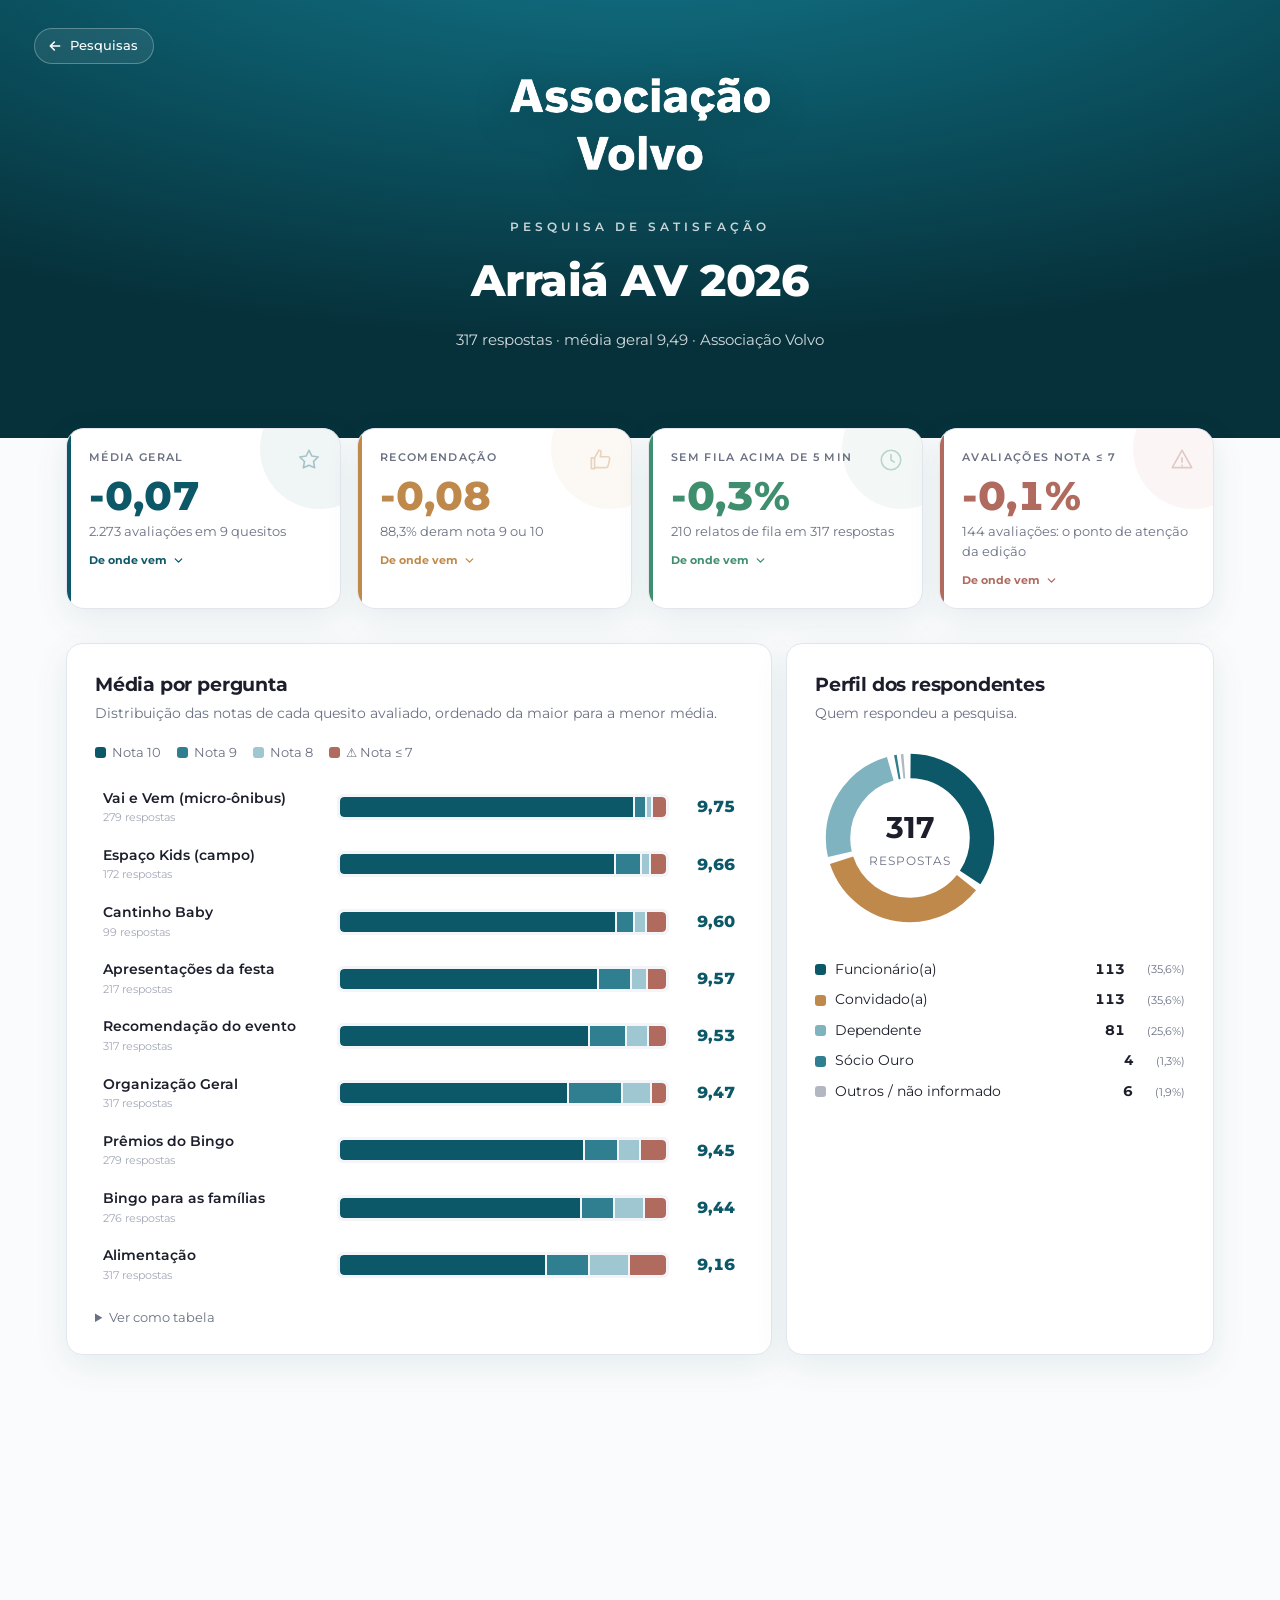
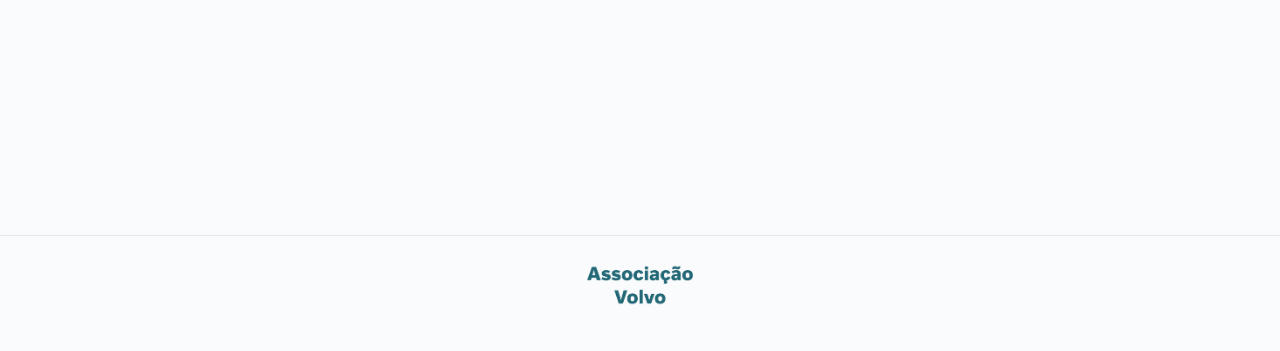
==== commit 807ba8d0: "Arraia: bandeira triangular num mastro (lucide flag-triangle-right) A anterior parecia tenda/aldeia." ====
--- a/eventos/arraia-2026/index.html
+++ b/eventos/arraia-2026/index.html
@@ -9,7 +9,7 @@
 <link rel="preconnect" href="https://fonts.googleapis.com">
 <link rel="preconnect" href="https://fonts.gstatic.com" crossorigin>
 <link href="https://fonts.googleapis.com/css2?family=Montserrat:wght@300;400;500;600;700;800&display=swap" rel="stylesheet">
-<link rel="stylesheet" href="../../assets/dashboard.css?v=8">
+<link rel="stylesheet" href="../../assets/dashboard.css?v=9">
 </head>
 <body>
 
@@ -130,6 +130,6 @@
 <div id="tip" role="tooltip"></div>
 
 <script src="dados.js"></script>
-<script src="../../assets/dashboard.js?v=8"></script>
+<script src="../../assets/dashboard.js?v=9"></script>
 </body>
 </html>
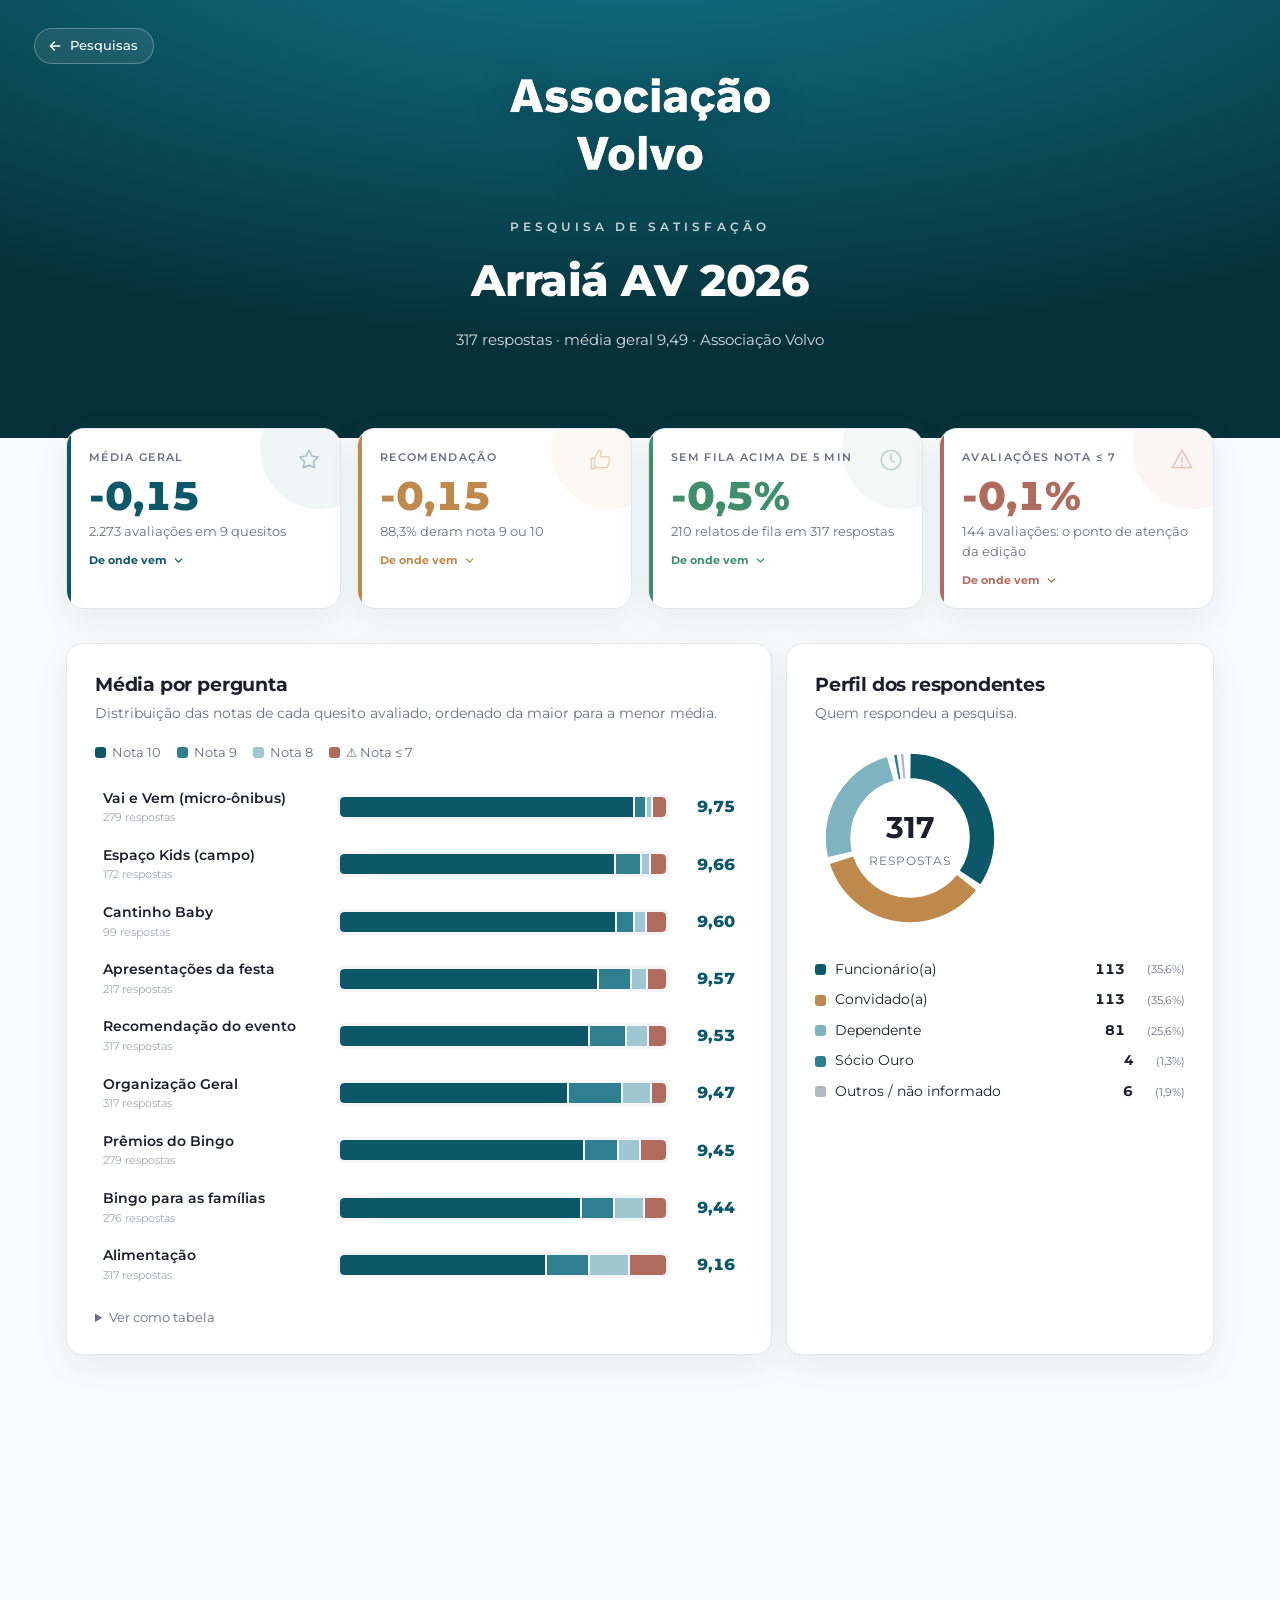
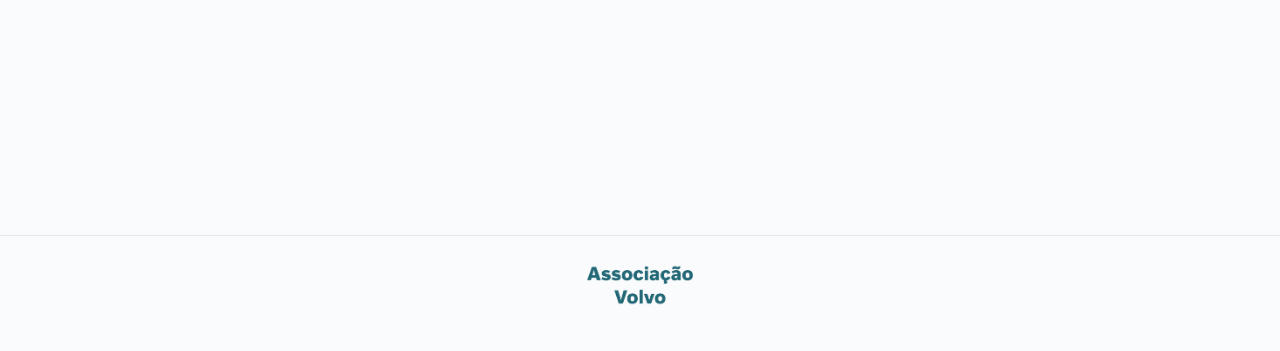
==== commit 49226e3f: "Adiciona campo de busca de eventos no portal Barra de busca abaixo do titulo Eventos: filtra os card" ====
--- a/eventos/arraia-2026/index.html
+++ b/eventos/arraia-2026/index.html
@@ -9,7 +9,7 @@
 <link rel="preconnect" href="https://fonts.googleapis.com">
 <link rel="preconnect" href="https://fonts.gstatic.com" crossorigin>
 <link href="https://fonts.googleapis.com/css2?family=Montserrat:wght@300;400;500;600;700;800&display=swap" rel="stylesheet">
-<link rel="stylesheet" href="../../assets/dashboard.css?v=9">
+<link rel="stylesheet" href="../../assets/dashboard.css?v=10">
 </head>
 <body>
 
@@ -130,6 +130,6 @@
 <div id="tip" role="tooltip"></div>
 
 <script src="dados.js"></script>
-<script src="../../assets/dashboard.js?v=9"></script>
+<script src="../../assets/dashboard.js?v=10"></script>
 </body>
 </html>
